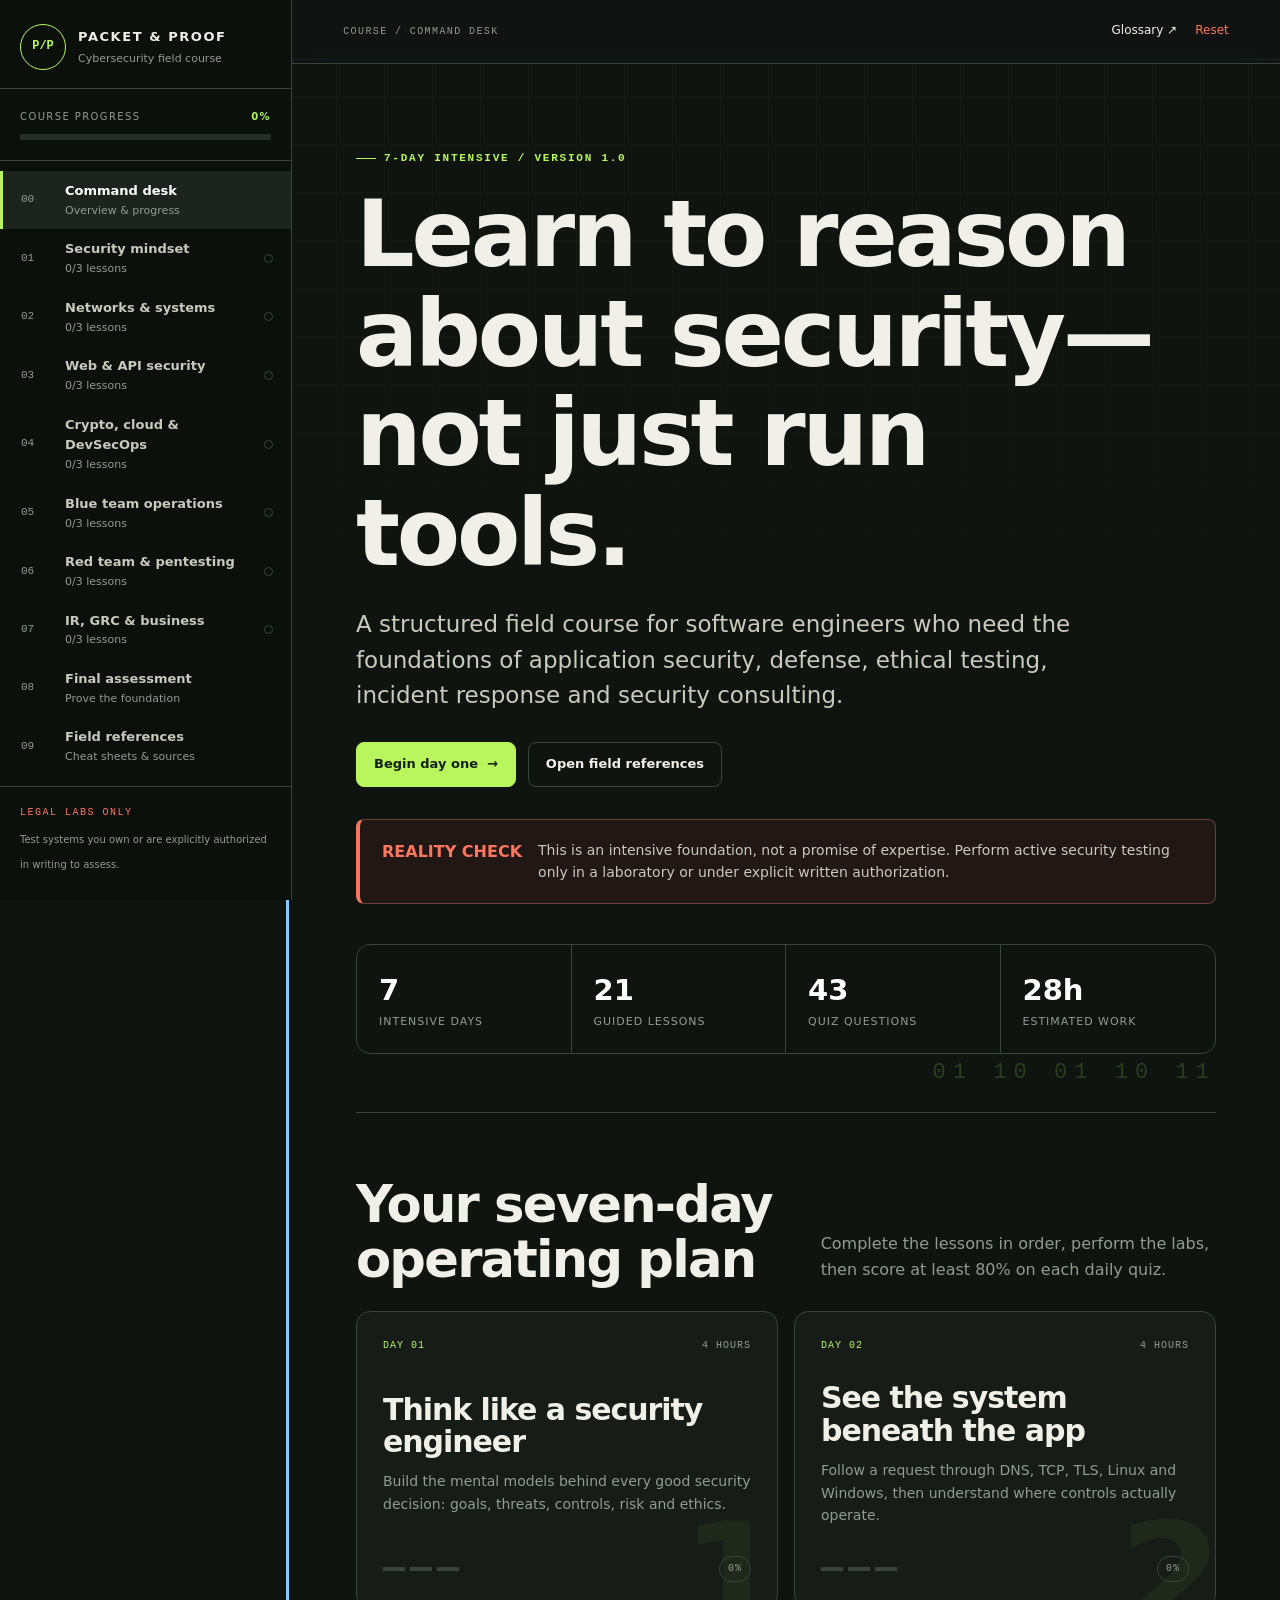
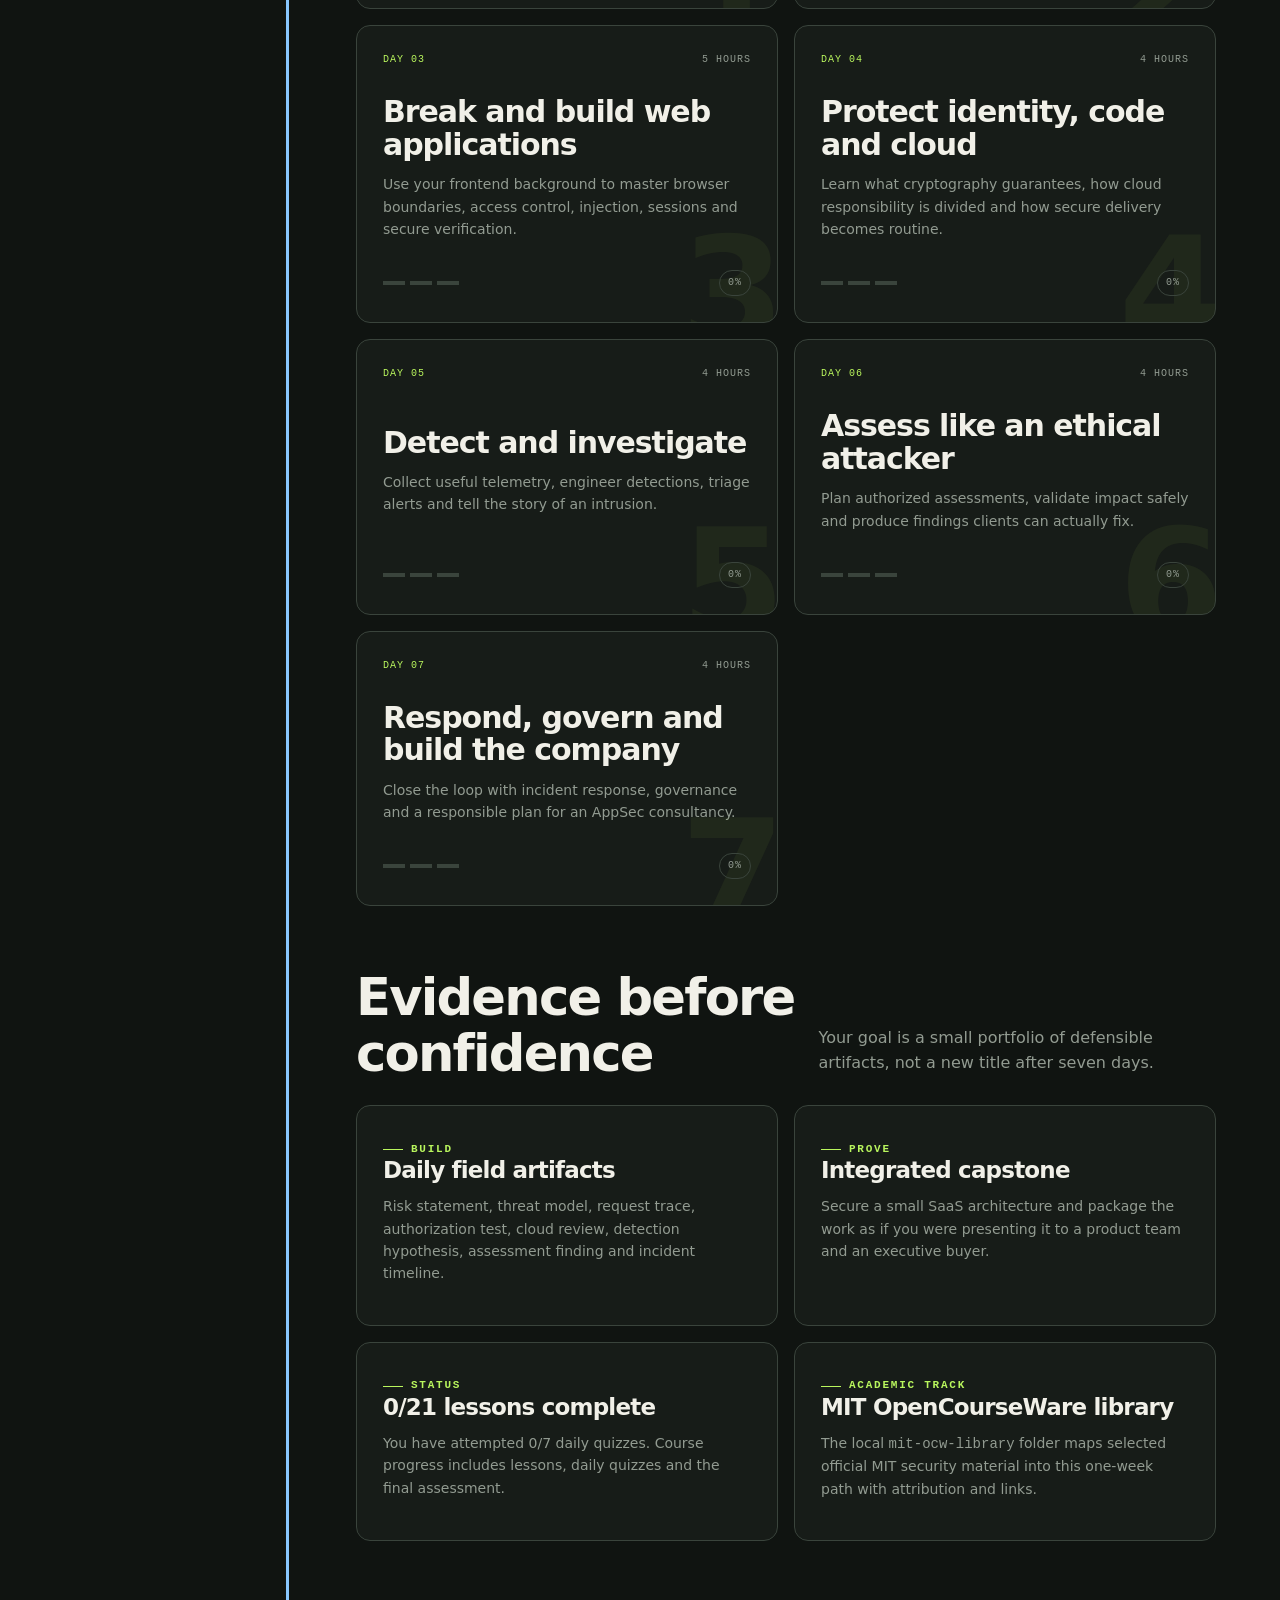
==== index.html @ 9c045d11 "Publish one-week cybersecurity course" ====
<!doctype html>
<html lang="en">
  <head>
    <meta charset="UTF-8" />
    <meta name="viewport" content="width=device-width, initial-scale=1.0" />
    <meta
      name="description"
      content="A seven-day cybersecurity foundations course for software engineers and aspiring security-company founders."
    />
    <meta name="theme-color" content="#101411" />
    <title>Packet &amp; Proof — Cybersecurity in 7 Days</title>
    <link rel="stylesheet" href="styles.css" />
    <script src="course-data.js" defer></script>
    <script src="app.js" defer></script>
  </head>
  <body>
    <a class="skip-link" href="#course-view">Skip to course content</a>

    <div class="app-shell">
      <aside class="sidebar" id="sidebar">
        <div class="brand-block">
          <a class="brand" href="#/home" aria-label="Packet and Proof course home">
            <span class="brand-mark" aria-hidden="true">P/P</span>
            <span>
              <strong>PACKET &amp; PROOF</strong>
              <small>Cybersecurity field course</small>
            </span>
          </a>
          <button class="icon-button mobile-only" id="close-menu" aria-label="Close course navigation">×</button>
        </div>

        <div class="sidebar-progress" aria-label="Course progress">
          <div class="progress-copy">
            <span>COURSE PROGRESS</span>
            <strong id="sidebar-progress-label">0%</strong>
          </div>
          <div class="progress-track" aria-hidden="true">
            <span id="sidebar-progress-bar"></span>
          </div>
        </div>

        <nav class="course-nav" aria-label="Course navigation">
          <a class="nav-item" data-route="home" href="#/home">
            <span class="nav-index">00</span>
            <span><strong>Command desk</strong><small>Overview &amp; progress</small></span>
          </a>
          <div id="day-navigation"></div>
          <a class="nav-item" data-route="final" href="#/final">
            <span class="nav-index">08</span>
            <span><strong>Final assessment</strong><small>Prove the foundation</small></span>
          </a>
          <a class="nav-item" data-route="resources" href="#/resources">
            <span class="nav-index">09</span>
            <span><strong>Field references</strong><small>Cheat sheets &amp; sources</small></span>
          </a>
        </nav>

        <div class="sidebar-footer">
          <p>LEGAL LABS ONLY</p>
          <small>Test systems you own or are explicitly authorized in writing to assess.</small>
        </div>
      </aside>

      <div class="workspace">
        <header class="topbar">
          <button class="icon-button mobile-only" id="open-menu" aria-label="Open course navigation">☰</button>
          <div class="breadcrumb" id="breadcrumb">COURSE / COMMAND DESK</div>
          <div class="topbar-actions">
            <button class="text-button" id="open-glossary">Glossary <span aria-hidden="true">↗</span></button>
            <button class="text-button danger-text" id="reset-progress">Reset</button>
          </div>
        </header>

        <main id="course-view" tabindex="-1" aria-live="polite"></main>
      </div>
    </div>

    <div class="menu-scrim" id="menu-scrim" hidden></div>

    <dialog class="glossary-dialog" id="glossary-dialog">
      <form method="dialog" class="dialog-header">
        <div>
          <span class="eyebrow">QUICK REFERENCE</span>
          <h2>Cybersecurity glossary</h2>
        </div>
        <button class="icon-button" value="close" aria-label="Close glossary">×</button>
      </form>
      <label class="search-field">
        <span>Search terms</span>
        <input id="glossary-search" type="search" placeholder="Try: least privilege" autocomplete="off" />
      </label>
      <div class="glossary-list" id="glossary-list"></div>
    </dialog>

    <template id="empty-template">
      <section class="empty-state">
        <span class="eyebrow">ROUTE NOT FOUND</span>
        <h1>This page escaped containment.</h1>
        <p>Return to the command desk and continue the course.</p>
        <a class="button primary" href="#/home">Return home</a>
      </section>
    </template>
  </body>
</html>
---- styles.css ----
:root {
  color-scheme: dark;
  --ink: #101411;
  --ink-soft: #171c18;
  --panel: #1d231e;
  --panel-2: #252d27;
  --paper: #f1f0e8;
  --paper-muted: #c9c9bc;
  --muted: #929b91;
  --line: #3a443c;
  --mint: #b9f65d;
  --mint-dark: #1d3d1f;
  --coral: #ff765e;
  --sky: #88c7ff;
  --yellow: #ffd166;
  --white: #ffffff;
  --sidebar-width: 292px;
  --radius-sm: 8px;
  --radius-md: 14px;
  --radius-lg: 22px;
  --shadow: 0 22px 70px rgba(0, 0, 0, 0.26);
  font-family: Inter, ui-sans-serif, system-ui, -apple-system, BlinkMacSystemFont, "Segoe UI", sans-serif;
}

* {
  box-sizing: border-box;
}

html {
  scroll-behavior: smooth;
}

body {
  min-width: 320px;
  margin: 0;
  background: var(--ink);
  color: var(--paper);
  line-height: 1.6;
}

body::before {
  position: fixed;
  inset: 0;
  z-index: -1;
  background-image:
    linear-gradient(rgba(185, 246, 93, 0.035) 1px, transparent 1px),
    linear-gradient(90deg, rgba(185, 246, 93, 0.035) 1px, transparent 1px);
  background-size: 48px 48px;
  content: "";
  mask-image: linear-gradient(to bottom, black, transparent 72%);
}

button,
input {
  font: inherit;
}

button,
a {
  -webkit-tap-highlight-color: transparent;
}

a {
  color: inherit;
}

button:focus-visible,
a:focus-visible,
input:focus-visible,
[tabindex]:focus-visible {
  outline: 3px solid var(--sky);
  outline-offset: 3px;
}

.skip-link {
  position: fixed;
  top: 12px;
  left: 12px;
  z-index: 100;
  padding: 10px 14px;
  background: var(--paper);
  color: var(--ink);
  transform: translateY(-160%);
}

.skip-link:focus {
  transform: translateY(0);
}

.app-shell {
  min-height: 100vh;
}

.sidebar {
  position: fixed;
  inset: 0 auto 0 0;
  z-index: 30;
  display: flex;
  width: var(--sidebar-width);
  flex-direction: column;
  overflow-y: auto;
  border-right: 1px solid var(--line);
  background: #0c100d;
}

.brand-block {
  display: flex;
  align-items: flex-start;
  justify-content: space-between;
  padding: 24px 20px 18px;
  border-bottom: 1px solid var(--line);
}

.brand {
  display: flex;
  gap: 12px;
  align-items: center;
  color: var(--paper);
  text-decoration: none;
}

.brand-mark {
  display: grid;
  width: 46px;
  height: 46px;
  place-items: center;
  border: 1px solid var(--mint);
  border-radius: 50%;
  color: var(--mint);
  font-family: ui-monospace, SFMono-Regular, Menlo, monospace;
  font-size: 12px;
  font-weight: 800;
}

.brand strong,
.brand small {
  display: block;
}

.brand strong {
  font-size: 13px;
  letter-spacing: 0.12em;
}

.brand small {
  margin-top: 2px;
  color: var(--muted);
  font-size: 11px;
}

.sidebar-progress {
  padding: 20px;
  border-bottom: 1px solid var(--line);
}

.progress-copy {
  display: flex;
  justify-content: space-between;
  margin-bottom: 9px;
  color: var(--muted);
  font-size: 10px;
  letter-spacing: 0.14em;
}

.progress-copy strong {
  color: var(--mint);
}

.progress-track {
  height: 6px;
  overflow: hidden;
  background: var(--panel-2);
}

.progress-track span {
  display: block;
  width: 0;
  height: 100%;
  background: var(--mint);
  transition: width 280ms ease;
}

.course-nav {
  flex: 1;
  padding: 10px 0;
}

.nav-item {
  display: grid;
  grid-template-columns: 34px 1fr auto;
  gap: 10px;
  align-items: center;
  min-height: 58px;
  padding: 10px 18px;
  border-left: 3px solid transparent;
  color: var(--paper-muted);
  text-decoration: none;
  transition: background 140ms ease, color 140ms ease;
}

.nav-item:hover {
  background: var(--ink-soft);
  color: var(--white);
}

.nav-item.active {
  border-left-color: var(--mint);
  background: var(--panel);
  color: var(--white);
}

.nav-index {
  color: var(--muted);
  font-family: ui-monospace, SFMono-Regular, Menlo, monospace;
  font-size: 11px;
}

.nav-item strong,
.nav-item small {
  display: block;
}

.nav-item strong {
  font-size: 13px;
}

.nav-item small {
  color: var(--muted);
  font-size: 11px;
}

.nav-state {
  width: 9px;
  height: 9px;
  border: 1px solid var(--line);
  border-radius: 50%;
}

.nav-state.complete {
  border-color: var(--mint);
  background: var(--mint);
  box-shadow: 0 0 0 3px rgba(185, 246, 93, 0.12);
}

.sidebar-footer {
  padding: 18px 20px 24px;
  border-top: 1px solid var(--line);
}

.sidebar-footer p {
  margin: 0 0 4px;
  color: var(--coral);
  font-family: ui-monospace, SFMono-Regular, Menlo, monospace;
  font-size: 10px;
  letter-spacing: 0.15em;
}

.sidebar-footer small {
  color: var(--muted);
  font-size: 10px;
  line-height: 1.45;
}

.workspace {
  min-height: 100vh;
  margin-left: var(--sidebar-width);
}

.topbar {
  position: sticky;
  top: 0;
  z-index: 20;
  display: flex;
  min-height: 64px;
  align-items: center;
  justify-content: space-between;
  padding: 0 clamp(20px, 4vw, 56px);
  border-bottom: 1px solid var(--line);
  background: rgba(16, 20, 17, 0.94);
  backdrop-filter: blur(16px);
}

.breadcrumb {
  overflow: hidden;
  color: var(--muted);
  font-family: ui-monospace, SFMono-Regular, Menlo, monospace;
  font-size: 10px;
  letter-spacing: 0.14em;
  text-overflow: ellipsis;
  white-space: nowrap;
}

.topbar-actions {
  display: flex;
  gap: 18px;
}

.text-button,
.icon-button {
  border: 0;
  background: transparent;
  color: var(--paper);
  cursor: pointer;
}

.text-button {
  padding: 7px 0;
  border-bottom: 1px solid transparent;
  font-size: 12px;
}

.text-button:hover {
  border-bottom-color: currentColor;
}

.danger-text {
  color: var(--coral);
}

.icon-button {
  display: grid;
  width: 38px;
  height: 38px;
  place-items: center;
  border: 1px solid var(--line);
  border-radius: 50%;
  font-size: 20px;
}

#course-view {
  width: min(1240px, 100%);
  min-height: calc(100vh - 64px);
  margin: 0 auto;
  padding: clamp(32px, 6vw, 80px) clamp(20px, 5vw, 72px) 90px;
}

.eyebrow {
  display: inline-flex;
  align-items: center;
  gap: 8px;
  color: var(--mint);
  font-family: ui-monospace, SFMono-Regular, Menlo, monospace;
  font-size: 11px;
  font-weight: 700;
  letter-spacing: 0.16em;
  text-transform: uppercase;
}

.eyebrow::before {
  width: 20px;
  height: 1px;
  background: currentColor;
  content: "";
}

h1,
h2,
h3,
h4,
p {
  margin-top: 0;
}

h1,
h2,
h3 {
  line-height: 1.08;
  letter-spacing: -0.035em;
}

h1 {
  max-width: 960px;
  margin: 18px 0 24px;
  font-size: clamp(45px, 7.2vw, 96px);
  font-weight: 760;
}

h2 {
  font-size: clamp(30px, 4vw, 52px);
}

h3 {
  font-size: 23px;
}

.lede {
  max-width: 760px;
  color: var(--paper-muted);
  font-size: clamp(18px, 2vw, 23px);
  line-height: 1.55;
}

.hero {
  position: relative;
  padding-bottom: 58px;
  border-bottom: 1px solid var(--line);
}

.hero::after {
  position: absolute;
  right: 0;
  bottom: 22px;
  color: rgba(185, 246, 93, 0.18);
  content: "01 10 01 10 11";
  font-family: ui-monospace, SFMono-Regular, Menlo, monospace;
  font-size: clamp(12px, 2vw, 22px);
  letter-spacing: 0.32em;
}

.hero-actions,
.card-actions,
.lesson-actions,
.quiz-actions {
  display: flex;
  flex-wrap: wrap;
  gap: 12px;
  margin-top: 28px;
}

.button {
  display: inline-flex;
  min-height: 45px;
  align-items: center;
  justify-content: center;
  gap: 9px;
  padding: 10px 17px;
  border: 1px solid var(--line);
  border-radius: var(--radius-sm);
  background: transparent;
  color: var(--paper);
  font-size: 13px;
  font-weight: 750;
  text-decoration: none;
  cursor: pointer;
}

.button:hover {
  border-color: var(--paper-muted);
  background: var(--panel-2);
}

.button.primary {
  border-color: var(--mint);
  background: var(--mint);
  color: #142011;
}

.button.primary:hover {
  background: #c9ff74;
}

.button.coral {
  border-color: var(--coral);
  background: var(--coral);
  color: #21100d;
}

.button[disabled] {
  opacity: 0.45;
  cursor: not-allowed;
}

.stat-grid {
  display: grid;
  grid-template-columns: repeat(4, 1fr);
  margin: 40px 0 0;
  border: 1px solid var(--line);
  border-radius: var(--radius-md);
}

.stat {
  padding: 22px;
  border-right: 1px solid var(--line);
}

.stat:last-child {
  border-right: 0;
}

.stat strong,
.stat span {
  display: block;
}

.stat strong {
  color: var(--white);
  font-size: 29px;
}

.stat span {
  color: var(--muted);
  font-size: 11px;
  letter-spacing: 0.09em;
  text-transform: uppercase;
}

.section {
  padding-top: 64px;
}

.section-heading {
  display: flex;
  gap: 20px;
  align-items: end;
  justify-content: space-between;
  margin-bottom: 24px;
}

.section-heading h2 {
  max-width: 720px;
  margin-bottom: 0;
}

.section-heading p {
  max-width: 460px;
  margin-bottom: 5px;
  color: var(--muted);
}

.day-grid {
  display: grid;
  grid-template-columns: repeat(2, minmax(0, 1fr));
  gap: 16px;
}

.day-card {
  position: relative;
  display: flex;
  min-height: 250px;
  flex-direction: column;
  justify-content: space-between;
  overflow: hidden;
  padding: 26px;
  border: 1px solid var(--line);
  border-radius: var(--radius-md);
  background: var(--ink-soft);
  color: var(--paper);
  text-decoration: none;
  transition: transform 160ms ease, border-color 160ms ease;
}

.day-card:hover {
  border-color: var(--mint);
  transform: translateY(-3px);
}

.day-card::after {
  position: absolute;
  right: -8px;
  bottom: -45px;
  color: rgba(185, 246, 93, 0.06);
  content: attr(data-day);
  font-size: 150px;
  font-weight: 900;
  line-height: 1;
}

.card-top,
.card-bottom {
  position: relative;
  z-index: 1;
}

.card-top {
  display: flex;
  justify-content: space-between;
  gap: 15px;
}

.day-label,
.duration,
.status-pill,
.tag {
  font-family: ui-monospace, SFMono-Regular, Menlo, monospace;
  font-size: 10px;
  letter-spacing: 0.1em;
  text-transform: uppercase;
}

.day-label {
  color: var(--mint);
}

.duration {
  color: var(--muted);
}

.day-card h3 {
  max-width: 470px;
  margin: 28px 0 12px;
  font-size: 30px;
}

.day-card p {
  max-width: 520px;
  margin: 0;
  color: var(--muted);
  font-size: 14px;
}

.card-bottom {
  display: flex;
  align-items: center;
  justify-content: space-between;
  margin-top: 30px;
}

.mini-progress {
  display: flex;
  gap: 5px;
}

.mini-progress i {
  width: 22px;
  height: 4px;
  background: var(--line);
}

.mini-progress i.done {
  background: var(--mint);
}

.status-pill {
  padding: 4px 8px;
  border: 1px solid var(--line);
  border-radius: 99px;
  color: var(--muted);
}

.status-pill.complete,
.status-pill.passed {
  border-color: var(--mint);
  color: var(--mint);
}

.notice {
  display: grid;
  grid-template-columns: auto 1fr;
  gap: 16px;
  margin-top: 32px;
  padding: 19px 22px;
  border: 1px solid #664039;
  border-left: 4px solid var(--coral);
  border-radius: var(--radius-sm);
  background: #211714;
}

.notice strong {
  color: var(--coral);
}

.notice p {
  margin: 0;
  color: var(--paper-muted);
  font-size: 14px;
}

.day-hero {
  display: grid;
  grid-template-columns: minmax(0, 1fr) minmax(280px, 0.46fr);
  gap: 50px;
  padding-bottom: 48px;
  border-bottom: 1px solid var(--line);
}

.day-hero h1 {
  font-size: clamp(42px, 6vw, 76px);
}

.briefing-card {
  align-self: end;
  padding: 24px;
  border: 1px solid var(--line);
  border-radius: var(--radius-md);
  background: var(--panel);
}

.briefing-card h3 {
  margin-bottom: 18px;
  font-size: 18px;
}

.briefing-card ul,
.objective-list,
.content-list,
.resource-list {
  margin: 0;
  padding: 0;
  list-style: none;
}

.briefing-card li,
.objective-list li,
.content-list li {
  position: relative;
  margin-bottom: 10px;
  padding-left: 20px;
  color: var(--paper-muted);
}

.briefing-card li::before,
.objective-list li::before,
.content-list li::before {
  position: absolute;
  left: 0;
  color: var(--mint);
  content: "→";
}

.lesson-list {
  display: grid;
  gap: 12px;
}

.lesson-row {
  display: grid;
  grid-template-columns: 64px 1fr auto;
  gap: 20px;
  align-items: center;
  padding: 22px;
  border: 1px solid var(--line);
  border-radius: var(--radius-md);
  background: var(--ink-soft);
  color: var(--paper);
  text-decoration: none;
}

.lesson-row:hover {
  border-color: var(--paper-muted);
  background: var(--panel);
}

.lesson-row.complete {
  border-color: rgba(185, 246, 93, 0.42);
}

.lesson-number {
  display: grid;
  width: 54px;
  height: 54px;
  place-items: center;
  border: 1px solid var(--line);
  border-radius: 50%;
  color: var(--muted);
  font-family: ui-monospace, SFMono-Regular, Menlo, monospace;
  font-size: 11px;
}

.lesson-row.complete .lesson-number {
  border-color: var(--mint);
  color: var(--mint);
}

.lesson-row h3 {
  margin-bottom: 6px;
  font-size: 21px;
}

.lesson-row p {
  margin: 0;
  color: var(--muted);
  font-size: 13px;
}

.lesson-time {
  color: var(--muted);
  font-family: ui-monospace, SFMono-Regular, Menlo, monospace;
  font-size: 11px;
}

.quiz-callout {
  display: grid;
  grid-template-columns: 1fr auto;
  gap: 30px;
  align-items: center;
  margin-top: 28px;
  padding: 28px;
  border: 1px solid var(--mint);
  border-radius: var(--radius-md);
  background: var(--mint-dark);
}

.quiz-callout h3 {
  margin-bottom: 8px;
}

.quiz-callout p {
  margin: 0;
  color: #bfd0be;
}

.lesson-shell {
  display: grid;
  grid-template-columns: minmax(0, 1fr) 250px;
  gap: 60px;
}

.lesson-article {
  max-width: 800px;
}

.lesson-header {
  padding-bottom: 38px;
  border-bottom: 1px solid var(--line);
}

.lesson-header h1 {
  font-size: clamp(42px, 6vw, 76px);
}

.lesson-meta {
  display: flex;
  flex-wrap: wrap;
  gap: 10px;
}

.tag {
  padding: 5px 9px;
  border: 1px solid var(--line);
  border-radius: 99px;
  color: var(--muted);
}

.lesson-section {
  padding: 44px 0;
  border-bottom: 1px solid var(--line);
}

.lesson-section h2 {
  font-size: clamp(28px, 4vw, 42px);
}

.lesson-section h3 {
  margin-top: 30px;
}

.lesson-section p,
.lesson-section li {
  color: var(--paper-muted);
  font-size: 16px;
}

.lesson-section strong {
  color: var(--paper);
}

.concept-grid {
  display: grid;
  grid-template-columns: repeat(3, minmax(0, 1fr));
  gap: 12px;
  margin-top: 24px;
}

.concept-card {
  padding: 20px;
  border: 1px solid var(--line);
  border-radius: var(--radius-sm);
  background: var(--ink-soft);
}

.concept-card strong {
  display: block;
  margin-bottom: 8px;
  color: var(--mint);
}

.concept-card p {
  margin: 0;
  font-size: 13px;
}

.example-box,
.lab-box,
.decision-box {
  margin-top: 28px;
  padding: 24px;
  border-radius: var(--radius-md);
}

.example-box {
  border: 1px solid #3e5967;
  background: #14202a;
}

.lab-box {
  border: 1px solid #666038;
  background: #211f13;
}

.decision-box {
  border: 1px solid var(--line);
  background: var(--panel);
}

.box-label {
  display: block;
  margin-bottom: 12px;
  color: var(--sky);
  font-family: ui-monospace, SFMono-Regular, Menlo, monospace;
  font-size: 10px;
  letter-spacing: 0.14em;
  text-transform: uppercase;
}

.lab-box .box-label {
  color: var(--yellow);
}

.example-box > :last-child,
.lab-box > :last-child,
.decision-box > :last-child {
  margin-bottom: 0;
}

.code-block {
  overflow-x: auto;
  margin: 22px 0;
  padding: 20px;
  border: 1px solid #344036;
  border-radius: var(--radius-sm);
  background: #090c0a;
  color: #d6f5c1;
  font-family: ui-monospace, SFMono-Regular, Menlo, Monaco, Consolas, monospace;
  font-size: 13px;
  line-height: 1.65;
  white-space: pre-wrap;
}

.lesson-aside {
  position: sticky;
  top: 90px;
  align-self: start;
  padding: 20px;
  border: 1px solid var(--line);
  border-radius: var(--radius-md);
  background: var(--ink-soft);
}

.lesson-aside h3 {
  font-size: 17px;
}

.lesson-aside a {
  display: block;
  padding: 8px 0;
  border-bottom: 1px solid var(--line);
  color: var(--muted);
  font-size: 12px;
  text-decoration: none;
}

.lesson-aside a:hover {
  color: var(--mint);
}

.complete-toggle {
  width: 100%;
  margin-top: 20px;
}

.quiz-header {
  padding-bottom: 36px;
  border-bottom: 1px solid var(--line);
}

.quiz-header h1 {
  font-size: clamp(42px, 6vw, 76px);
}

.quiz-form {
  margin-top: 38px;
}

.question-card {
  margin-bottom: 16px;
  padding: 26px;
  border: 1px solid var(--line);
  border-radius: var(--radius-md);
  background: var(--ink-soft);
}

.question-card legend {
  width: 100%;
  margin-bottom: 18px;
  color: var(--paper);
  font-size: 18px;
  font-weight: 750;
}

.question-number {
  display: block;
  margin-bottom: 8px;
  color: var(--mint);
  font-family: ui-monospace, SFMono-Regular, Menlo, monospace;
  font-size: 10px;
  letter-spacing: 0.14em;
}

.option {
  display: flex;
  gap: 12px;
  align-items: flex-start;
  margin: 9px 0;
  padding: 12px 14px;
  border: 1px solid var(--line);
  border-radius: var(--radius-sm);
  color: var(--paper-muted);
  cursor: pointer;
}

.option:hover {
  border-color: var(--paper-muted);
}

.option:has(input:checked) {
  border-color: var(--sky);
  background: #16212a;
  color: var(--paper);
}

.option input {
  margin-top: 5px;
  accent-color: var(--mint);
}

.question-card.correct {
  border-color: var(--mint);
}

.question-card.incorrect {
  border-color: var(--coral);
}

.explanation {
  margin-top: 16px;
  padding-top: 16px;
  border-top: 1px solid var(--line);
  color: var(--paper-muted);
  font-size: 14px;
}

.quiz-result {
  margin: 30px 0;
  padding: 32px;
  border: 1px solid var(--line);
  border-radius: var(--radius-md);
  background: var(--panel);
}

.quiz-result.pass {
  border-color: var(--mint);
}

.quiz-result.fail {
  border-color: var(--coral);
}

.quiz-score {
  color: var(--mint);
  font-size: clamp(48px, 8vw, 86px);
  font-weight: 850;
  line-height: 1;
}

.resource-grid {
  display: grid;
  grid-template-columns: repeat(2, minmax(0, 1fr));
  gap: 16px;
}

.resource-card {
  padding: 26px;
  border: 1px solid var(--line);
  border-radius: var(--radius-md);
  background: var(--ink-soft);
}

.resource-card h3 {
  margin-bottom: 12px;
}

.resource-card p,
.resource-card li {
  color: var(--muted);
  font-size: 14px;
}

.resource-card a {
  color: var(--sky);
  text-underline-offset: 3px;
}

.reference-table {
  width: 100%;
  border-collapse: collapse;
  font-size: 13px;
}

.reference-table th,
.reference-table td {
  padding: 11px;
  border-bottom: 1px solid var(--line);
  color: var(--paper-muted);
  text-align: left;
  vertical-align: top;
}

.reference-table th {
  color: var(--mint);
  font-family: ui-monospace, SFMono-Regular, Menlo, monospace;
  font-size: 10px;
  letter-spacing: 0.1em;
  text-transform: uppercase;
}

.empty-state {
  padding: 15vh 0;
  text-align: center;
}

.empty-state h1,
.empty-state p {
  margin-inline: auto;
}

.glossary-dialog {
  width: min(760px, calc(100vw - 30px));
  max-height: min(820px, calc(100vh - 30px));
  padding: 0;
  overflow: hidden;
  border: 1px solid var(--line);
  border-radius: var(--radius-lg);
  background: var(--ink-soft);
  color: var(--paper);
  box-shadow: var(--shadow);
}

.glossary-dialog::backdrop {
  background: rgba(0, 0, 0, 0.72);
  backdrop-filter: blur(5px);
}

.dialog-header {
  display: flex;
  align-items: flex-start;
  justify-content: space-between;
  padding: 26px;
  border-bottom: 1px solid var(--line);
}

.dialog-header h2 {
  margin: 7px 0 0;
  font-size: 30px;
}

.search-field {
  display: block;
  padding: 20px 26px;
  border-bottom: 1px solid var(--line);
}

.search-field span {
  display: block;
  margin-bottom: 7px;
  color: var(--muted);
  font-size: 11px;
}

.search-field input {
  width: 100%;
  padding: 12px 14px;
  border: 1px solid var(--line);
  border-radius: var(--radius-sm);
  background: var(--ink);
  color: var(--paper);
}

.glossary-list {
  max-height: 560px;
  overflow-y: auto;
  padding: 6px 26px 26px;
}

.glossary-entry {
  padding: 18px 0;
  border-bottom: 1px solid var(--line);
}

.glossary-entry dt {
  color: var(--mint);
  font-weight: 780;
}

.glossary-entry dd {
  margin: 5px 0 0;
  color: var(--paper-muted);
  font-size: 14px;
}

.mobile-only {
  display: none;
}

.menu-scrim {
  position: fixed;
  inset: 0;
  z-index: 25;
  background: rgba(0, 0, 0, 0.65);
}

@media (max-width: 980px) {
  .sidebar {
    transform: translateX(-100%);
    transition: transform 200ms ease;
  }

  .sidebar.open {
    transform: translateX(0);
  }

  .workspace {
    margin-left: 0;
  }

  .mobile-only {
    display: grid;
  }

  .topbar {
    gap: 16px;
  }

  .breadcrumb {
    flex: 1;
  }

  .lesson-shell {
    display: block;
  }

  .lesson-aside {
    position: static;
    margin-top: 30px;
  }
}

@media (max-width: 720px) {
  .topbar-actions .danger-text {
    display: none;
  }

  #course-view {
    padding-top: 42px;
  }

  .stat-grid,
  .day-grid,
  .resource-grid,
  .concept-grid,
  .day-hero {
    grid-template-columns: 1fr;
  }

  .stat-grid {
    grid-template-columns: repeat(2, 1fr);
  }

  .stat:nth-child(2) {
    border-right: 0;
  }

  .stat:nth-child(-n + 2) {
    border-bottom: 1px solid var(--line);
  }

  .section-heading {
    display: block;
  }

  .section-heading p {
    margin-top: 15px;
  }

  .lesson-row {
    grid-template-columns: 48px 1fr;
    gap: 14px;
  }

  .lesson-number {
    width: 44px;
    height: 44px;
  }

  .lesson-time {
    display: none;
  }

  .quiz-callout {
    grid-template-columns: 1fr;
  }

  .quiz-callout .button {
    width: 100%;
  }

  .reference-table {
    display: block;
    overflow-x: auto;
  }
}

@media print {
  .sidebar,
  .topbar,
  .lesson-aside,
  .hero-actions,
  .lesson-actions,
  .quiz-actions {
    display: none !important;
  }

  .workspace {
    margin: 0;
  }

  body {
    background: white;
    color: black;
  }

  #course-view {
    width: 100%;
    padding: 20px;
  }

  .lesson-section p,
  .lesson-section li {
    color: #222;
  }
}

@media (prefers-reduced-motion: reduce) {
  *,
  *::before,
  *::after {
    scroll-behavior: auto !important;
    transition-duration: 0.01ms !important;
  }
}
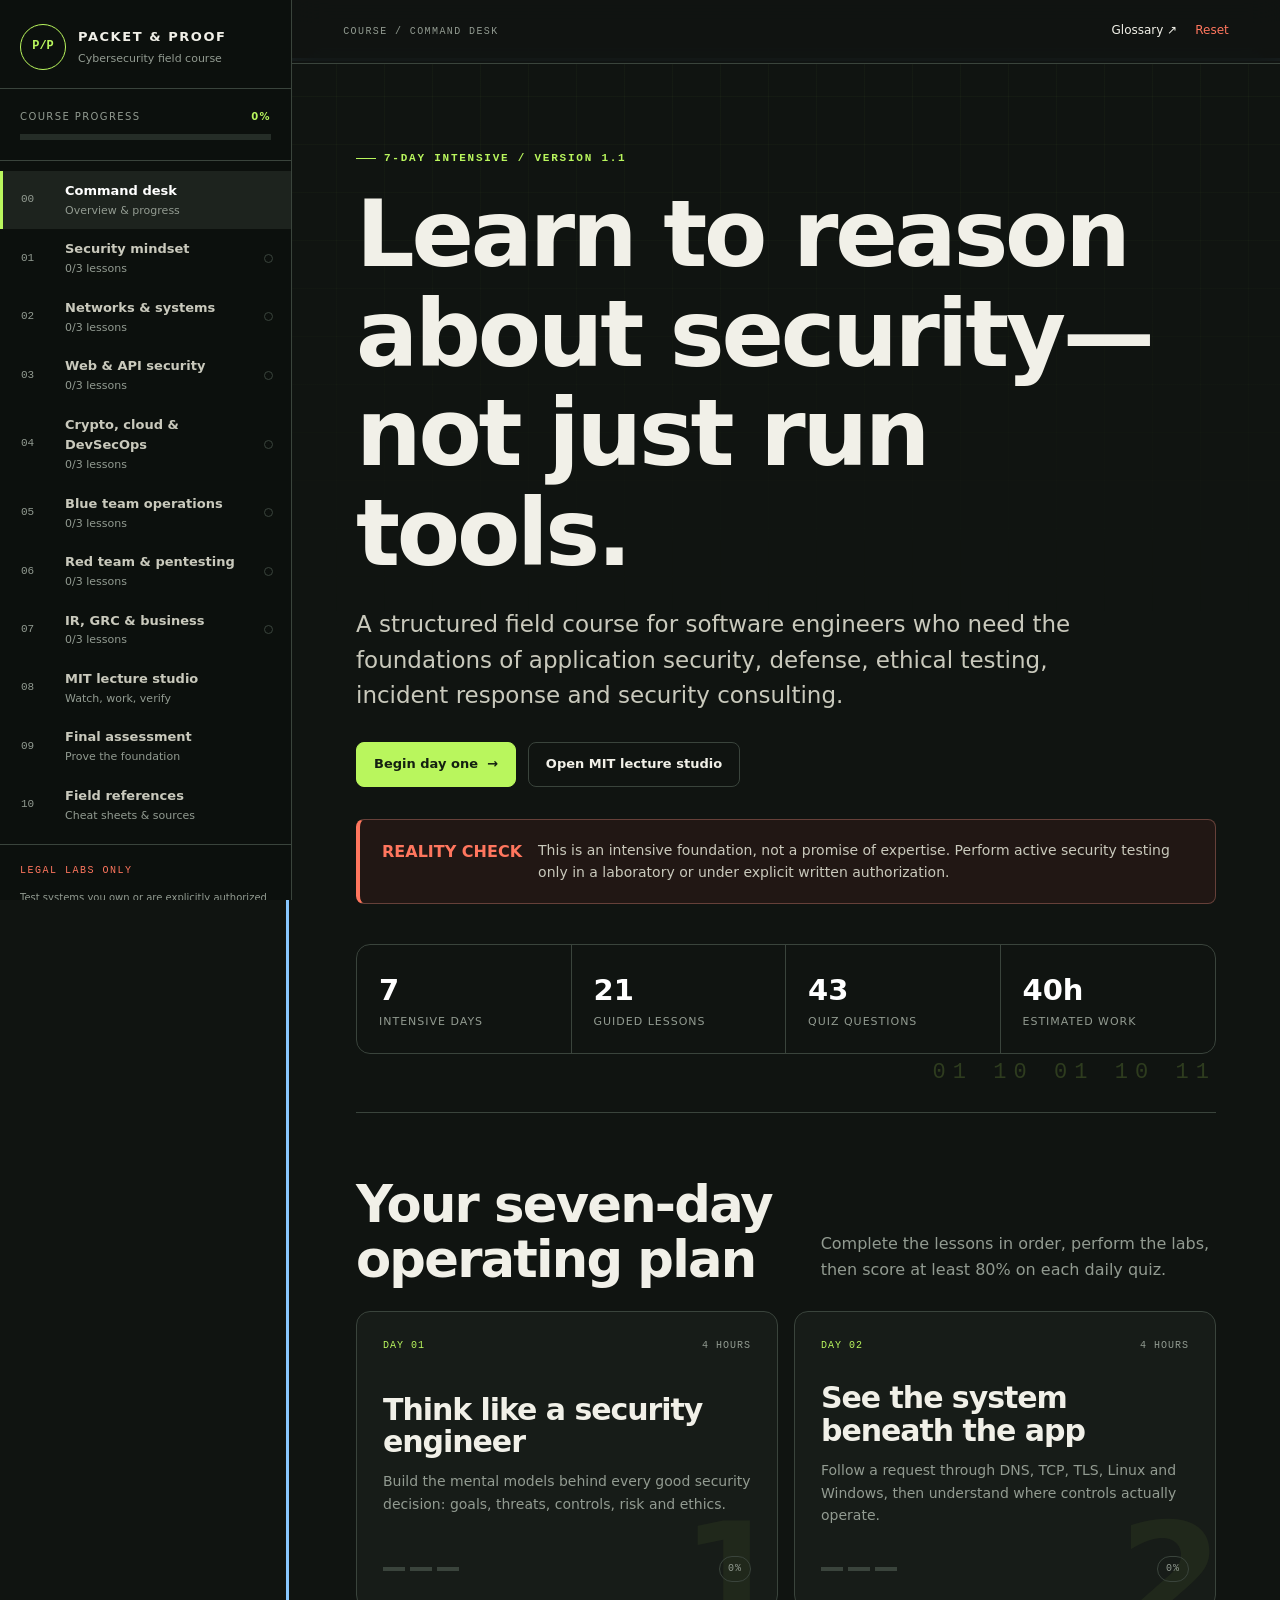
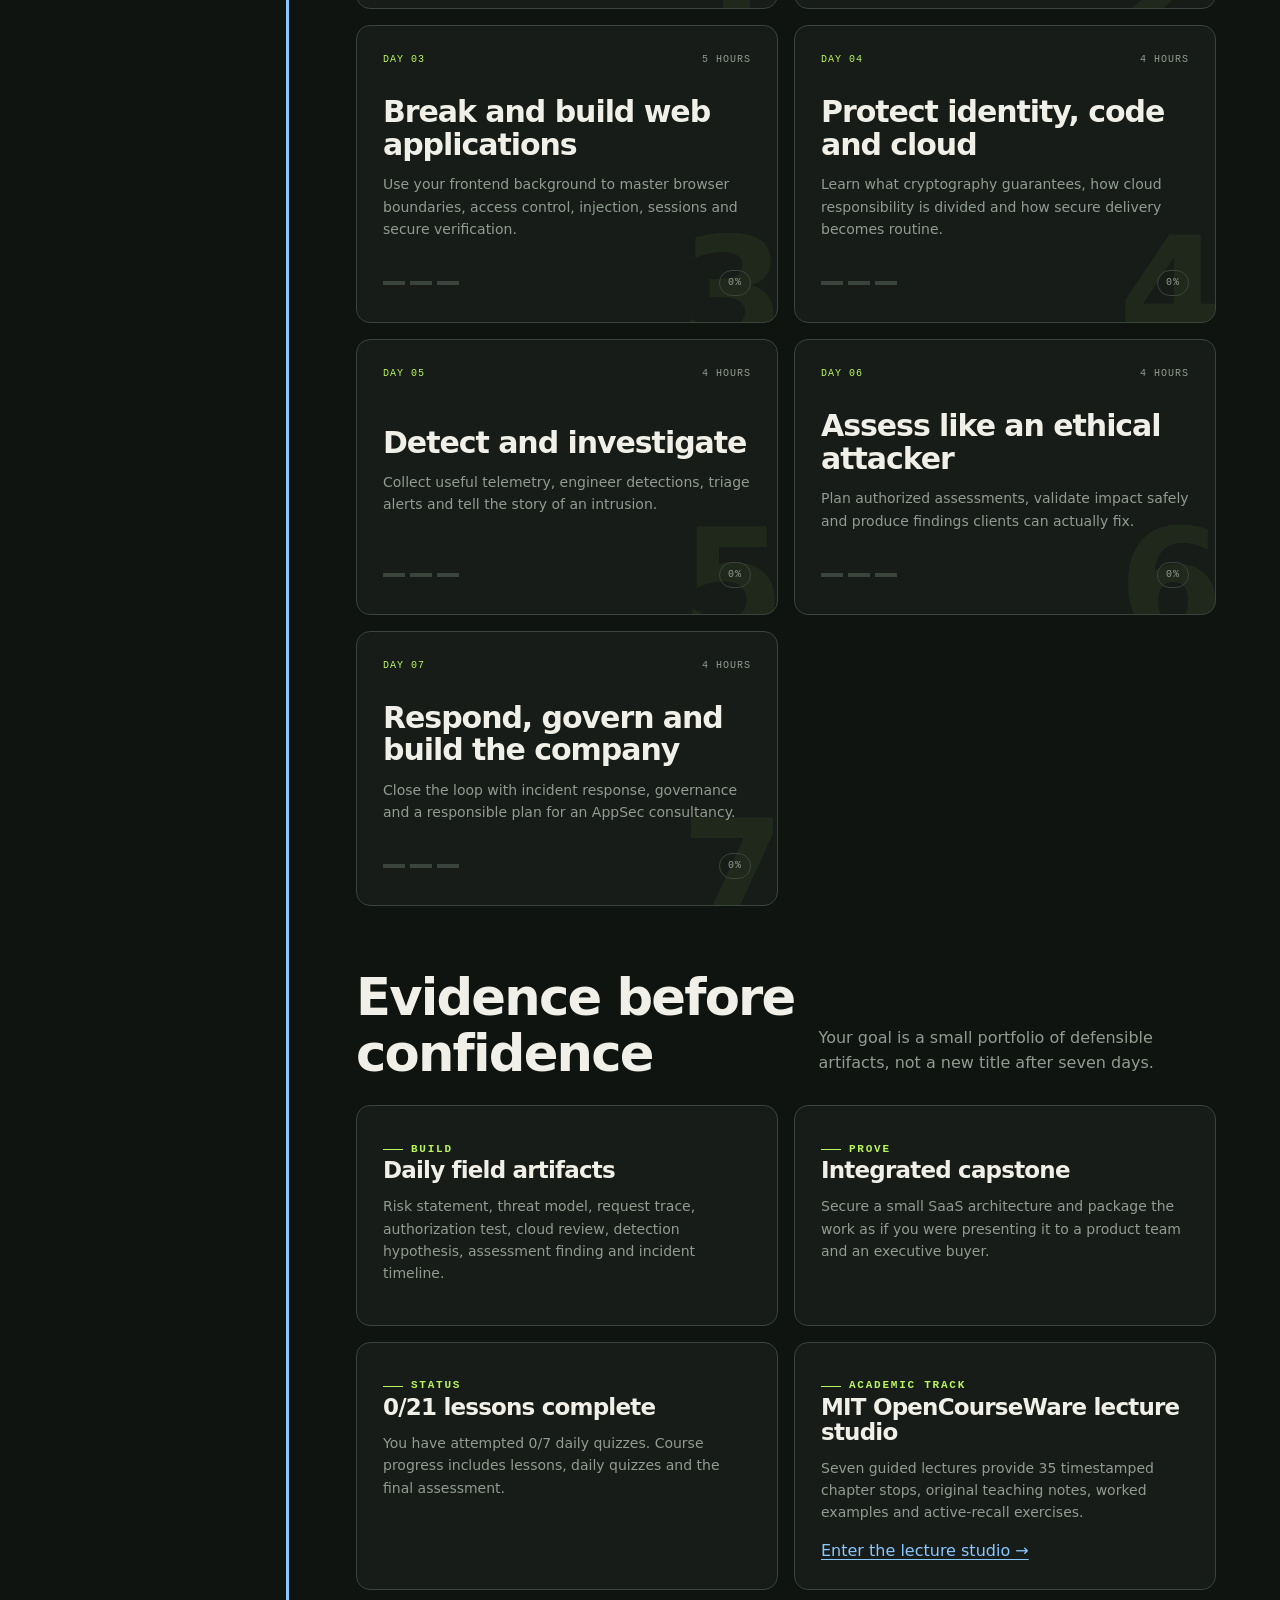
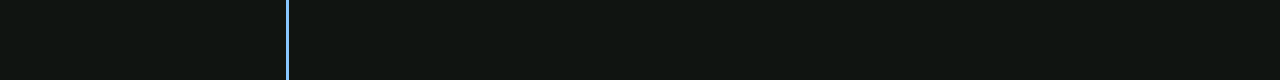
==== commit d6c243c5: "Add guided MIT lecture studio" ====
--- a/index.html
+++ b/index.html
@@ -11,6 +11,7 @@
     <title>Packet &amp; Proof — Cybersecurity in 7 Days</title>
     <link rel="stylesheet" href="styles.css" />
     <script src="course-data.js" defer></script>
+    <script src="mit-lecture-data.js" defer></script>
     <script src="app.js" defer></script>
   </head>
   <body>
@@ -45,12 +46,16 @@
             <span><strong>Command desk</strong><small>Overview &amp; progress</small></span>
           </a>
           <div id="day-navigation"></div>
+          <a class="nav-item" data-route="mit" href="#/mit">
+            <span class="nav-index">08</span>
+            <span><strong>MIT lecture studio</strong><small>Watch, work, verify</small></span>
+          </a>
           <a class="nav-item" data-route="final" href="#/final">
-            <span class="nav-index">08</span>
+            <span class="nav-index">09</span>
             <span><strong>Final assessment</strong><small>Prove the foundation</small></span>
           </a>
           <a class="nav-item" data-route="resources" href="#/resources">
-            <span class="nav-index">09</span>
+            <span class="nav-index">10</span>
             <span><strong>Field references</strong><small>Cheat sheets &amp; sources</small></span>
           </a>
         </nav>
--- a/styles.css
+++ b/styles.css
@@ -1090,6 +1090,253 @@
   text-underline-offset: 3px;
 }
 
+.mit-callout {
+  display: grid;
+  grid-template-columns: minmax(0, 1fr) auto;
+  gap: 32px;
+  align-items: center;
+  padding: 30px;
+  border: 1px solid #60463e;
+  border-radius: var(--radius-lg);
+  background:
+    linear-gradient(115deg, rgba(255, 118, 94, 0.12), transparent 55%),
+    var(--ink-soft);
+}
+
+.mit-callout h2 {
+  margin: 8px 0;
+  font-size: clamp(26px, 4vw, 40px);
+}
+
+.mit-callout p {
+  max-width: 760px;
+  margin: 0;
+  color: var(--paper-muted);
+}
+
+.lecture-meta {
+  display: flex;
+  flex-wrap: wrap;
+  gap: 10px 22px;
+  margin-top: 18px;
+  color: var(--muted);
+  font-family: ui-monospace, SFMono-Regular, Menlo, monospace;
+  font-size: 11px;
+  letter-spacing: 0.06em;
+  text-transform: uppercase;
+}
+
+.mit-hero::after {
+  position: absolute;
+  top: 18px;
+  right: 0;
+  width: 160px;
+  height: 160px;
+  border: 1px solid rgba(255, 118, 94, 0.36);
+  border-radius: 50%;
+  content: "MIT / OCW";
+  color: rgba(255, 118, 94, 0.65);
+  display: grid;
+  place-items: center;
+  font-family: ui-monospace, SFMono-Regular, Menlo, monospace;
+  font-size: 13px;
+  letter-spacing: 0.12em;
+}
+
+.lecture-grid {
+  display: grid;
+  grid-template-columns: repeat(2, minmax(0, 1fr));
+  gap: 16px;
+}
+
+.lecture-card {
+  display: flex;
+  min-height: 270px;
+  padding: 26px;
+  flex-direction: column;
+  justify-content: space-between;
+  border: 1px solid var(--line);
+  border-radius: var(--radius-md);
+  background: var(--ink-soft);
+  text-decoration: none;
+  transition: border-color 160ms ease, transform 160ms ease;
+}
+
+.lecture-card:hover {
+  border-color: var(--coral);
+  transform: translateY(-3px);
+}
+
+.lecture-card h3 {
+  margin: 24px 0 10px;
+  font-size: 25px;
+}
+
+.lecture-card p {
+  margin: 0;
+  color: var(--muted);
+  font-size: 14px;
+}
+
+.study-method {
+  padding-bottom: 80px;
+}
+
+.lecture-header {
+  display: grid;
+  grid-template-columns: minmax(0, 1fr) minmax(250px, 340px);
+  gap: 56px;
+  align-items: end;
+  padding: 32px 0 68px;
+  border-bottom: 1px solid var(--line);
+}
+
+.lecture-header h1 {
+  max-width: 900px;
+  margin: 12px 0 18px;
+  font-size: clamp(44px, 7vw, 86px);
+  line-height: 0.98;
+}
+
+.small-note {
+  color: var(--muted);
+  font-size: 13px;
+}
+
+.chapter-list {
+  max-width: 980px;
+}
+
+.chapter-card {
+  display: grid;
+  grid-template-columns: 52px minmax(0, 1fr);
+  gap: 24px;
+  padding: 0 0 64px;
+}
+
+.chapter-rail {
+  display: flex;
+  align-items: center;
+  flex-direction: column;
+  color: var(--coral);
+  font-family: ui-monospace, SFMono-Regular, Menlo, monospace;
+  font-size: 12px;
+  font-weight: 750;
+}
+
+.chapter-rail span {
+  display: grid;
+  width: 42px;
+  height: 42px;
+  place-items: center;
+  border: 1px solid var(--coral);
+  border-radius: 50%;
+  background: var(--ink);
+}
+
+.chapter-rail i {
+  width: 1px;
+  flex: 1;
+  margin-top: 10px;
+  background: var(--line);
+}
+
+.chapter-card.complete .chapter-rail span {
+  border-color: var(--mint);
+  background: var(--mint-dark);
+  color: var(--mint);
+}
+
+.chapter-content {
+  padding-bottom: 8px;
+  border-bottom: 1px solid var(--line);
+}
+
+.chapter-heading {
+  display: flex;
+  gap: 24px;
+  align-items: flex-start;
+  justify-content: space-between;
+  margin-bottom: 24px;
+}
+
+.chapter-heading h2 {
+  margin: 8px 0 0;
+  font-size: clamp(27px, 4vw, 42px);
+}
+
+.timestamp {
+  color: var(--coral);
+  font-family: ui-monospace, SFMono-Regular, Menlo, monospace;
+  font-size: 12px;
+  font-weight: 750;
+  letter-spacing: 0.05em;
+  text-decoration-thickness: 1px;
+  text-underline-offset: 4px;
+}
+
+.segment-toggle {
+  min-width: 122px;
+  padding: 8px 11px;
+  border: 1px solid var(--line);
+  border-radius: 99px;
+  background: transparent;
+  color: var(--paper-muted);
+  cursor: pointer;
+  font-size: 12px;
+}
+
+.segment-toggle.complete {
+  border-color: var(--mint);
+  color: var(--mint);
+}
+
+.teaching-block,
+.worked-example,
+.practice-prompt {
+  margin-top: 14px;
+  padding: 22px;
+  border-radius: var(--radius-sm);
+}
+
+.teaching-block {
+  border: 1px solid var(--line);
+  background: var(--ink-soft);
+}
+
+.worked-example {
+  border: 1px solid #3e5967;
+  background: #14202a;
+}
+
+.practice-prompt {
+  border: 1px solid #666038;
+  background: #211f13;
+}
+
+.teaching-block p,
+.worked-example p,
+.practice-prompt p {
+  margin: 0;
+  color: var(--paper-muted);
+}
+
+.practice-prompt details {
+  margin-top: 18px;
+  padding-top: 16px;
+  border-top: 1px solid rgba(255, 209, 102, 0.25);
+}
+
+.practice-prompt summary {
+  color: var(--yellow);
+  cursor: pointer;
+  font-weight: 700;
+}
+
+.practice-prompt details p {
+  margin-top: 14px;
+}
+
 .reference-table {
   width: 100%;
   border-collapse: collapse;
@@ -1238,6 +1485,10 @@
     display: block;
   }
 
+  .lecture-header {
+    grid-template-columns: 1fr;
+  }
+
   .lesson-aside {
     position: static;
     margin-top: 30px;
@@ -1257,8 +1508,36 @@
   .day-grid,
   .resource-grid,
   .concept-grid,
-  .day-hero {
+  .day-hero,
+  .lecture-grid,
+  .mit-callout {
     grid-template-columns: 1fr;
+  }
+
+  .mit-hero::after {
+    display: none;
+  }
+
+  .mit-callout .button {
+    width: 100%;
+  }
+
+  .chapter-card {
+    grid-template-columns: 36px minmax(0, 1fr);
+    gap: 14px;
+  }
+
+  .chapter-rail span {
+    width: 34px;
+    height: 34px;
+  }
+
+  .chapter-heading {
+    display: block;
+  }
+
+  .segment-toggle {
+    margin-top: 16px;
   }
 
   .stat-grid {
